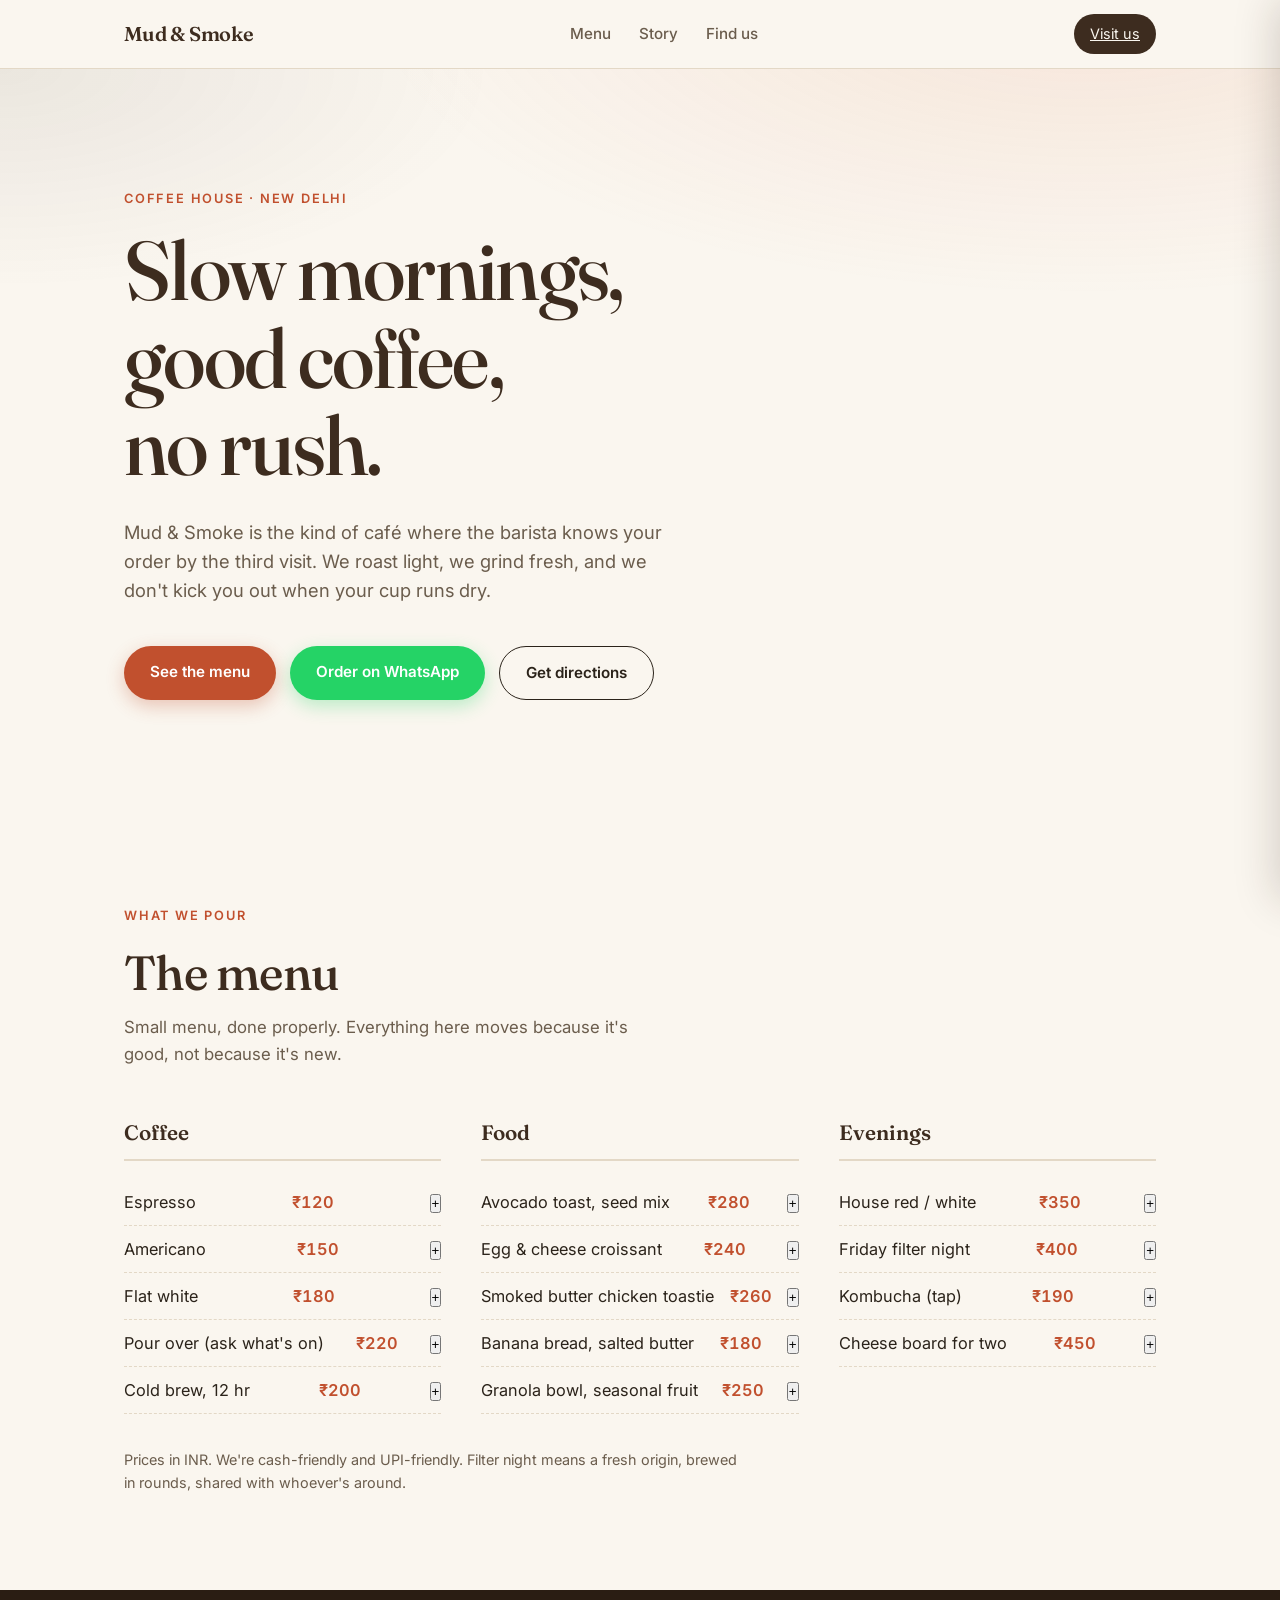
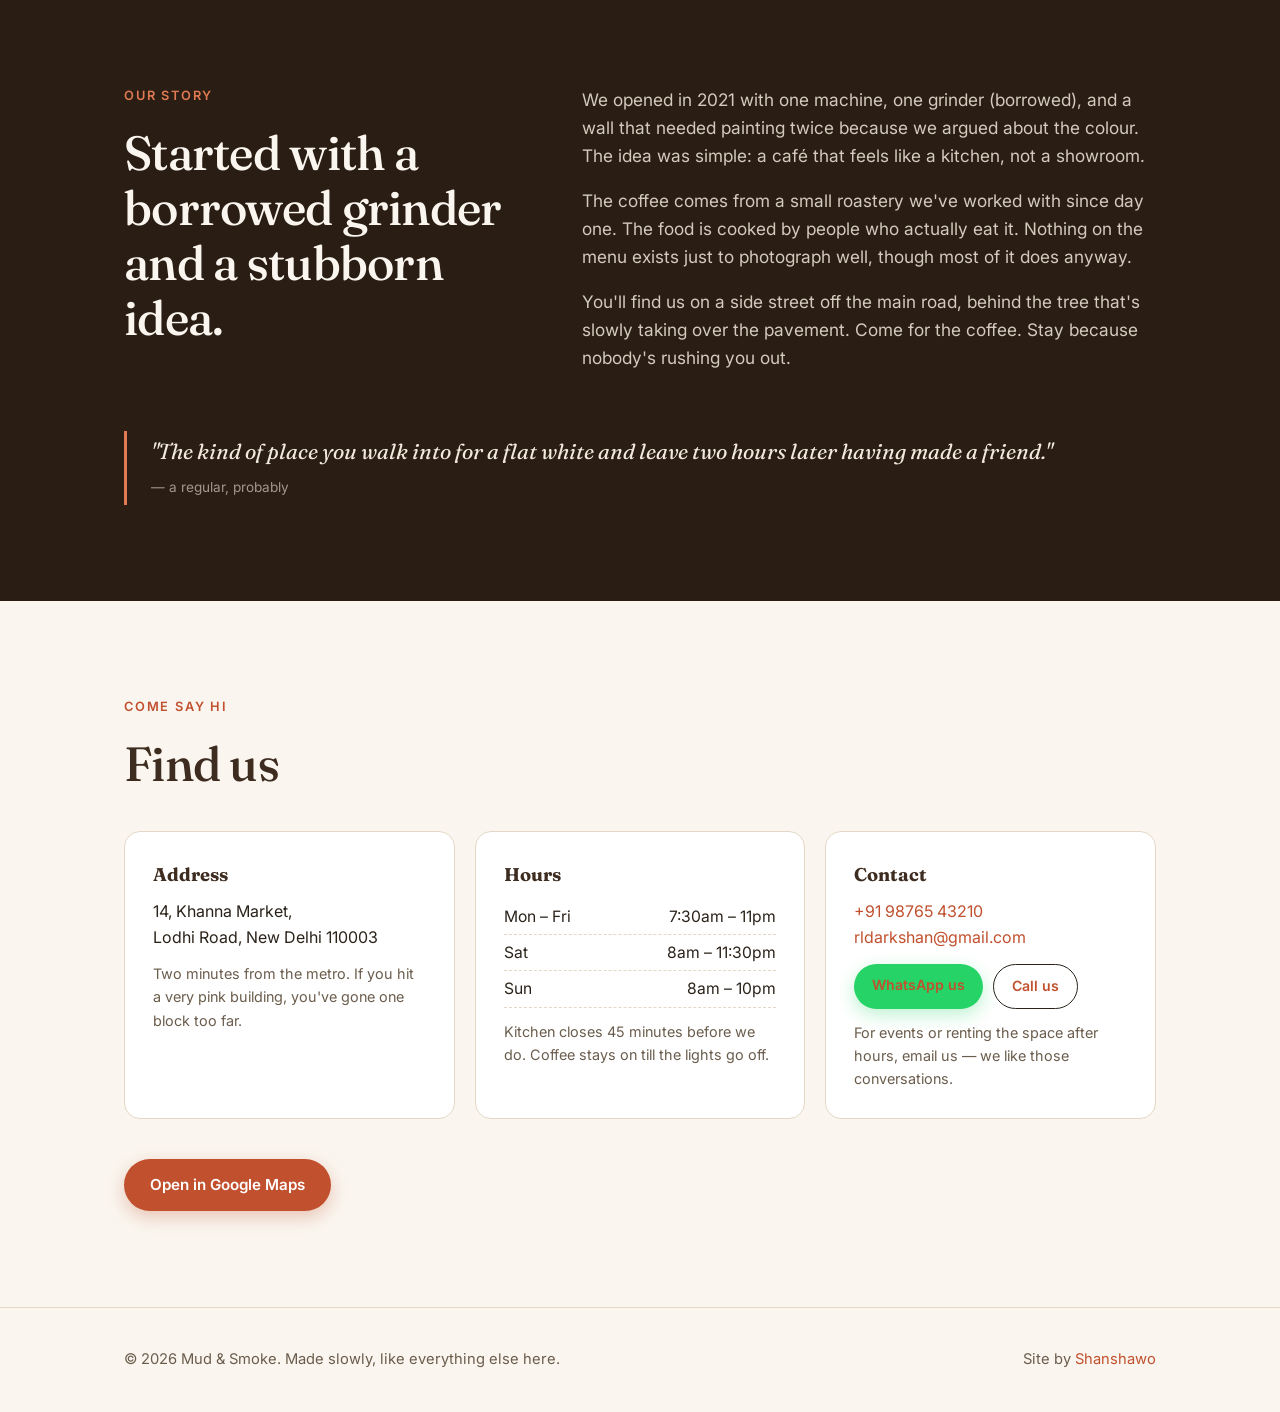
==== index.html @ 2ee87524 "Cafe site demo: Mud & Smoke with WhatsApp cart ordering" ====
<!DOCTYPE html>
<html lang="en">
<head>
  <meta charset="UTF-8" />
  <meta name="viewport" content="width=device-width, initial-scale=1.0" />
  <title>Mud &amp; Smoke — Coffee and food in New Delhi</title>
  <meta name="description" content="Mud &amp; Smoke is a small café in New Delhi. Good coffee, honest food, a seat by the window that's yours as long as you want it." />
  <link rel="preconnect" href="https://fonts.googleapis.com" />
  <link rel="preconnect" href="https://fonts.gstatic.com" crossorigin />
  <link href="https://fonts.googleapis.com/css2?family=Fraunces:opsz,wght@9..144,400;9..144,500;9..144,600&family=Inter:wght@400;500;600&display=swap" rel="stylesheet" />
  <link rel="stylesheet" href="style.css" />
</head>
<body>
  <header class="site-header">
    <div class="wrap header-inner">
      <a href="#top" class="logo">Mud &amp; Smoke</a>
      <nav class="nav">
        <a href="#menu">Menu</a>
        <a href="#story">Story</a>
        <a href="#find">Find us</a>
      </nav>
      <a href="#find" class="nav-cta">Visit us</a>
    </div>
  </header>

  <section class="hero" id="top">
    <div class="wrap">
      <p class="eyebrow">Coffee house · New Delhi</p>
      <h1>Slow mornings,<br />good coffee,<br />no rush.</h1>
      <p class="lede">Mud &amp; Smoke is the kind of café where the barista knows your order by the third visit. We roast light, we grind fresh, and we don't kick you out when your cup runs dry.</p>
      <div class="hero-actions">
        <a href="#menu" class="btn btn-primary">See the menu</a>
        <a href="https://wa.me/919876543210?text=Hi%20Mud%20%26%20Smoke%2C%20I%27d%20like%20to%20order" target="_blank" rel="noopener" class="btn btn-wa">Order on WhatsApp</a>
        <a href="#find" class="btn btn-ghost">Get directions</a>
      </div>
    </div>
  </section>

  <section class="section" id="menu">
    <div class="wrap">
      <p class="eyebrow">What we pour</p>
      <h2>The menu</h2>
      <p class="section-note">Small menu, done properly. Everything here moves because it's good, not because it's new.</p>

      <div class="menu-grid">
        <div class="menu-col">
          <h3>Coffee</h3>
          <ul class="menu-list">
            <li class="menu-item" data-id="espresso"><span>Espresso</span><span class="price">₹120</span><button class="add-btn" aria-label="Add Espresso to cart">+</button></li>
            <li class="menu-item" data-id="americano"><span>Americano</span><span class="price">₹150</span><button class="add-btn" aria-label="Add Americano to cart">+</button></li>
            <li class="menu-item" data-id="flatwhite"><span>Flat white</span><span class="price">₹180</span><button class="add-btn" aria-label="Add Flat white to cart">+</button></li>
            <li class="menu-item" data-id="pourover"><span>Pour over (ask what's on)</span><span class="price">₹220</span><button class="add-btn" aria-label="Add Pour over to cart">+</button></li>
            <li class="menu-item" data-id="coldbrew"><span>Cold brew, 12 hr</span><span class="price">₹200</span><button class="add-btn" aria-label="Add Cold brew to cart">+</button></li>
          </ul>
        </div>
        <div class="menu-col">
          <h3>Food</h3>
          <ul class="menu-list">
            <li class="menu-item" data-id="avotoast"><span>Avocado toast, seed mix</span><span class="price">₹280</span><button class="add-btn" aria-label="Add Avocado toast to cart">+</button></li>
            <li class="menu-item" data-id="croissant"><span>Egg &amp; cheese croissant</span><span class="price">₹240</span><button class="add-btn" aria-label="Add Egg and cheese croissant to cart">+</button></li>
            <li class="menu-item" data-id="toastie"><span>Smoked butter chicken toastie</span><span class="price">₹260</span><button class="add-btn" aria-label="Add Smoked butter chicken toastie to cart">+</button></li>
            <li class="menu-item" data-id="bananabread"><span>Banana bread, salted butter</span><span class="price">₹180</span><button class="add-btn" aria-label="Add Banana bread to cart">+</button></li>
            <li class="menu-item" data-id="granola"><span>Granola bowl, seasonal fruit</span><span class="price">₹250</span><button class="add-btn" aria-label="Add Granola bowl to cart">+</button></li>
          </ul>
        </div>
        <div class="menu-col">
          <h3>Evenings</h3>
          <ul class="menu-list">
            <li class="menu-item" data-id="housered"><span>House red / white</span><span class="price">₹350</span><button class="add-btn" aria-label="Add House red or white to cart">+</button></li>
            <li class="menu-item" data-id="filternight"><span>Friday filter night</span><span class="price">₹400</span><button class="add-btn" aria-label="Add Friday filter night to cart">+</button></li>
            <li class="menu-item" data-id="kombucha"><span>Kombucha (tap)</span><span class="price">₹190</span><button class="add-btn" aria-label="Add Kombucha to cart">+</button></li>
            <li class="menu-item" data-id="cheeseboard"><span>Cheese board for two</span><span class="price">₹450</span><button class="add-btn" aria-label="Add Cheese board to cart">+</button></li>
          </ul>
        </div>
      </div>
      <p class="menu-footnote">Prices in INR. We're cash-friendly and UPI-friendly. Filter night means a fresh origin, brewed in rounds, shared with whoever's around.</p>
    </div>
  </section>

  <section class="section section-dark" id="story">
    <div class="wrap">
      <div class="story-grid">
        <div>
          <p class="eyebrow">Our story</p>
          <h2>Started with a borrowed grinder and a stubborn idea.</h2>
        </div>
        <div class="story-body">
          <p>We opened in 2021 with one machine, one grinder (borrowed), and a wall that needed painting twice because we argued about the colour. The idea was simple: a café that feels like a kitchen, not a showroom.</p>
          <p>The coffee comes from a small roastery we've worked with since day one. The food is cooked by people who actually eat it. Nothing on the menu exists just to photograph well, though most of it does anyway.</p>
          <p>You'll find us on a side street off the main road, behind the tree that's slowly taking over the pavement. Come for the coffee. Stay because nobody's rushing you out.</p>
        </div>
      </div>
      <div class="story-quote">
        <p>"The kind of place you walk into for a flat white and leave two hours later having made a friend."</p>
        <span>— a regular, probably</span>
      </div>
    </div>
  </section>

  <section class="section" id="find">
    <div class="wrap">
      <p class="eyebrow">Come say hi</p>
      <h2>Find us</h2>
      <div class="find-grid">
        <div class="find-card">
          <h3>Address</h3>
          <p>14, Khanna Market,<br />Lodhi Road, New Delhi 110003</p>
          <p class="muted">Two minutes from the metro. If you hit a very pink building, you've gone one block too far.</p>
        </div>
        <div class="find-card">
          <h3>Hours</h3>
          <ul class="hours">
            <li><span>Mon – Fri</span><span>7:30am – 11pm</span></li>
            <li><span>Sat</span><span>8am – 11:30pm</span></li>
            <li><span>Sun</span><span>8am – 10pm</span></li>
          </ul>
          <p class="muted">Kitchen closes 45 minutes before we do. Coffee stays on till the lights go off.</p>
        </div>
        <div class="find-card">
          <h3>Contact</h3>
          <p><a href="tel:+919876543210">+91 98765 43210</a><br />
          <a href="mailto:rldarkshan@gmail.com">rldarkshan@gmail.com</a></p>
          <div class="contact-actions">
            <a href="https://wa.me/919876543210?text=Hi%20Mud%20%26%20Smoke%2C%20I%27d%20like%20to%20order" target="_blank" rel="noopener" class="btn btn-wa btn-sm">WhatsApp us</a>
            <a href="tel:+919876543210" class="btn btn-ghost btn-sm">Call us</a>
          </div>
          <p class="muted">For events or renting the space after hours, email us — we like those conversations.</p>
        </div>
      </div>
      <a href="#" class="btn btn-primary" id="map-btn">Open in Google Maps</a>
    </div>
  </section>

  <footer class="site-footer">
    <div class="wrap footer-inner">
      <p>© 2026 Mud &amp; Smoke. Made slowly, like everything else here.</p>
      <p class="muted">Site by <a href="https://shanshawo-portfolio.netlify.app/">Shanshawo</a></p>
    </div>
  </footer>

  <!-- Cart drawer -->
  <div class="cart-overlay" id="cartOverlay" hidden></div>
  <aside class="cart-drawer" id="cartDrawer" aria-label="Your order" aria-hidden="true">
    <div class="cart-head">
      <h3>Your order</h3>
      <button class="cart-close" id="cartClose" aria-label="Close cart">×</button>
    </div>
    <div class="cart-items" id="cartItems">
      <p class="cart-empty">Nothing here yet. Add something from the menu.</p>
    </div>
    <div class="cart-foot">
      <div class="cart-total-row">
        <span>Total</span>
        <span class="cart-total" id="cartTotal">₹0</span>
      </div>
      <button class="btn btn-wa btn-block" id="cartOrderBtn">Order on WhatsApp</button>
      <p class="cart-note">Opens WhatsApp with your order ready to send. Pay on pickup or delivery.</p>
    </div>
  </aside>

  <script src="script.js"></script>
</body>
</html>
---- style.css ----
:root {
  --cream: #faf6ef;
  --cream-deep: #f1e9dc;
  --ink: #2b231a;
  --ink-soft: #6b5d4d;
  --espresso: #3d2c1f;
  --espresso-deep: #2a1d13;
  --ember: #c1502e;
  --ember-soft: #e07a52;
  --line: #e3d8c6;
  --serif: "Fraunces", Georgia, serif;
  --sans: "Inter", system-ui, sans-serif;
}

* { margin: 0; padding: 0; box-sizing: border-box; }

html { scroll-behavior: smooth; }

body {
  font-family: var(--sans);
  background: var(--cream);
  color: var(--ink);
  line-height: 1.6;
  -webkit-font-smoothing: antialiased;
}

.wrap { max-width: 1080px; margin: 0 auto; padding: 0 24px; }

/* Header */
.site-header {
  position: sticky;
  top: 0;
  z-index: 50;
  background: rgba(250, 246, 239, 0.92);
  backdrop-filter: blur(10px);
  border-bottom: 1px solid var(--line);
}
.header-inner {
  display: flex;
  align-items: center;
  justify-content: space-between;
  height: 68px;
}
.logo {
  font-family: var(--serif);
  font-weight: 600;
  font-size: 1.25rem;
  color: var(--espresso);
  text-decoration: none;
  letter-spacing: -0.01em;
}
.nav { display: flex; gap: 28px; }
.nav a {
  color: var(--ink-soft);
  text-decoration: none;
  font-size: 0.95rem;
  font-weight: 500;
}
.nav a:hover { color: var(--ember); }
.nav-cta {
  color: var(--cream) !important;
  background: var(--espresso);
  padding: 8px 16px;
  border-radius: 999px;
  font-size: 0.9rem;
}

/* Hero */
.hero {
  padding: 120px 0 110px;
  background:
    radial-gradient(1200px 500px at 85% -10%, rgba(224, 122, 82, 0.14), transparent 60%),
    radial-gradient(900px 400px at 0% 0%, rgba(61, 44, 31, 0.08), transparent 55%),
    var(--cream);
}
.eyebrow {
  font-size: 0.8rem;
  font-weight: 600;
  text-transform: uppercase;
  letter-spacing: 0.14em;
  color: var(--ember);
  margin-bottom: 18px;
}
.hero h1 {
  font-family: var(--serif);
  font-weight: 500;
  font-size: clamp(3rem, 7.5vw, 5.2rem);
  line-height: 1.05;
  letter-spacing: -0.02em;
  color: var(--espresso);
}
.lede {
  margin-top: 28px;
  max-width: 560px;
  font-size: 1.15rem;
  color: var(--ink-soft);
}
.hero-actions { margin-top: 40px; display: flex; gap: 14px; flex-wrap: wrap; }

.btn {
  display: inline-block;
  padding: 14px 26px;
  border-radius: 999px;
  text-decoration: none;
  font-weight: 600;
  font-size: 0.95rem;
  transition: transform 0.15s ease, box-shadow 0.15s ease;
}
.btn:hover { transform: translateY(-1px); }
.btn-primary {
  background: var(--ember);
  color: #fff;
  box-shadow: 0 6px 18px rgba(193, 80, 46, 0.3);
}
.btn-ghost {
  border: 1.5px solid var(--ink);
  color: var(--ink);
  background: transparent;
}
.btn-ghost:hover { background: var(--ink); color: var(--cream); }
.btn-wa {
  background: #25d366;
  color: #fff;
  box-shadow: 0 6px 18px rgba(37, 211, 102, 0.3);
}
.btn-wa:hover { background: #1ebe57; }
.btn-sm { padding: 10px 18px; font-size: 0.88rem; }
.contact-actions { display: flex; gap: 10px; margin-top: 14px; flex-wrap: wrap; }

/* Sections */
.section { padding: 96px 0; }
.section-dark {
  background: var(--espresso-deep);
  color: var(--cream-deep);
}
.section h2 {
  font-family: var(--serif);
  font-weight: 500;
  font-size: clamp(2rem, 4.5vw, 3rem);
  letter-spacing: -0.015em;
  line-height: 1.15;
  color: var(--espresso);
}
.section-dark h2 { color: var(--cream); }
.section-dark .eyebrow { color: var(--ember-soft); }
.section-note {
  margin-top: 14px;
  max-width: 520px;
  color: var(--ink-soft);
  font-size: 1.05rem;
}

/* Menu */
.menu-grid {
  margin-top: 48px;
  display: grid;
  grid-template-columns: repeat(3, 1fr);
  gap: 40px;
}
.menu-col h3 {
  font-family: var(--serif);
  font-size: 1.3rem;
  font-weight: 600;
  color: var(--espresso);
  border-bottom: 2px solid var(--line);
  padding-bottom: 10px;
  margin-bottom: 18px;
}
.menu-list { list-style: none; }
.menu-list li {
  display: flex;
  justify-content: space-between;
  align-items: baseline;
  gap: 12px;
  padding: 10px 0;
  border-bottom: 1px dashed var(--line);
  font-size: 1.02rem;
}
.menu-list .price {
  font-variant-numeric: tabular-nums;
  color: var(--ember);
  font-weight: 600;
  white-space: nowrap;
}
.menu-footnote {
  margin-top: 34px;
  font-size: 0.9rem;
  color: var(--ink-soft);
  max-width: 620px;
}

/* Story */
.story-grid {
  display: grid;
  grid-template-columns: 1fr 1.4fr;
  gap: 48px;
  align-items: start;
}
.story-body { font-size: 1.08rem; color: rgba(241, 233, 220, 0.85); }
.story-body p + p { margin-top: 18px; }
.story-quote {
  margin-top: 60px;
  border-left: 3px solid var(--ember-soft);
  padding: 6px 0 6px 24px;
}
.story-quote p {
  font-family: var(--serif);
  font-style: italic;
  font-size: 1.35rem;
  line-height: 1.4;
}
.story-quote span {
  display: block;
  margin-top: 10px;
  font-size: 0.85rem;
  color: rgba(241, 233, 220, 0.6);
}

/* Find */
.find-grid {
  margin-top: 40px;
  display: grid;
  grid-template-columns: repeat(3, 1fr);
  gap: 20px;
}
.find-card {
  background: #fff;
  border: 1px solid var(--line);
  border-radius: 16px;
  padding: 28px;
}
.find-card h3 {
  font-family: var(--serif);
  font-size: 1.15rem;
  color: var(--espresso);
  margin-bottom: 10px;
}
.find-card p, .find-card li { color: var(--ink); }
.find-card a { color: var(--ember); text-decoration: none; }
.find-card a:hover { text-decoration: underline; }
.find-card .muted { margin-top: 12px; font-size: 0.9rem; color: var(--ink-soft); }
.hours { list-style: none; margin-top: 4px; }
.hours li {
  display: flex;
  justify-content: space-between;
  padding: 5px 0;
  border-bottom: 1px dashed var(--line);
  font-size: 0.98rem;
}
#map-btn { margin-top: 40px; }

/* Cart drawer */
.no-scroll { overflow: hidden; }
.cart-overlay {
  position: fixed;
  inset: 0;
  background: rgba(42, 29, 19, 0.45);
  z-index: 90;
}
.cart-drawer {
  position: fixed;
  top: 0;
  right: 0;
  height: 100%;
  width: min(400px, 92vw);
  background: var(--cream);
  border-left: 1px solid var(--line);
  box-shadow: -12px 0 40px rgba(42, 29, 19, 0.18);
  z-index: 100;
  transform: translateX(102%);
  transition: transform 0.28s ease;
  display: flex;
  flex-direction: column;
}
.cart-drawer.open { transform: translateX(0); }
.cart-head {
  display: flex;
  justify-content: space-between;
  align-items: center;
  padding: 20px 24px;
  border-bottom: 1px solid var(--line);
}
.cart-head h3 {
  font-family: var(--serif);
  font-size: 1.3rem;
  color: var(--espresso);
}
.cart-close {
  border: none;
  background: none;
  font-size: 1.7rem;
  line-height: 1;
  cursor: pointer;
  color: var(--ink-soft);
  padding: 4px 8px;
}
.cart-close:hover { color: var(--ember); }
.cart-items {
  flex: 1;
  overflow-y: auto;
  padding: 16px 24px;
}
.cart-empty { color: var(--ink-soft); font-size: 0.98rem; text-align: center; margin-top: 40px; }
.cart-item {
  display: flex;
  justify-content: space-between;
  align-items: center;
  gap: 12px;
  padding: 12px 0;
  border-bottom: 1px dashed var(--line);
}
.cart-item-info { display: flex; flex-direction: column; }
.cart-item-name { font-weight: 600; color: var(--ink); font-size: 0.98rem; }
.cart-item-price { font-size: 0.82rem; color: var(--ink-soft); margin-top: 2px; }
.cart-item-qty { display: flex; align-items: center; gap: 8px; }
.qty-btn {
  width: 28px;
  height: 28px;
  border-radius: 50%;
  border: 1px solid var(--line);
  background: #fff;
  color: var(--ink);
  font-size: 1.05rem;
  cursor: pointer;
  line-height: 1;
}
.qty-btn:hover { border-color: var(--ember); color: var(--ember); }
.qty-num { min-width: 18px; text-align: center; font-weight: 600; }
.cart-foot {
  border-top: 1px solid var(--line);
  padding: 20px 24px;
  background: #fff;
}
.cart-total-row {
  display: flex;
  justify-content: space-between;
  font-weight: 700;
  font-size: 1.15rem;
  color: var(--espresso);
  margin-bottom: 14px;
}
.btn-block { display: block; width: 100%; text-align: center; }
.cart-note { margin-top: 10px; font-size: 0.8rem; color: var(--ink-soft); }

/* Footer */
.site-footer {
  border-top: 1px solid var(--line);
  padding: 40px 0;
  background: var(--cream);
}
.footer-inner {
  display: flex;
  justify-content: space-between;
  align-items: center;
  gap: 16px;
  flex-wrap: wrap;
}
.site-footer p { font-size: 0.92rem; color: var(--ink-soft); }
.site-footer a { color: var(--ember); text-decoration: none; }

/* Responsive */
@media (max-width: 820px) {
  .menu-grid, .find-grid { grid-template-columns: 1fr; gap: 28px; }
  .story-grid { grid-template-columns: 1fr; gap: 24px; }
  .hero { padding: 90px 0 80px; }
  .nav { gap: 16px; }
  .nav-cta { display: none; }
  .section { padding: 72px 0; }
}
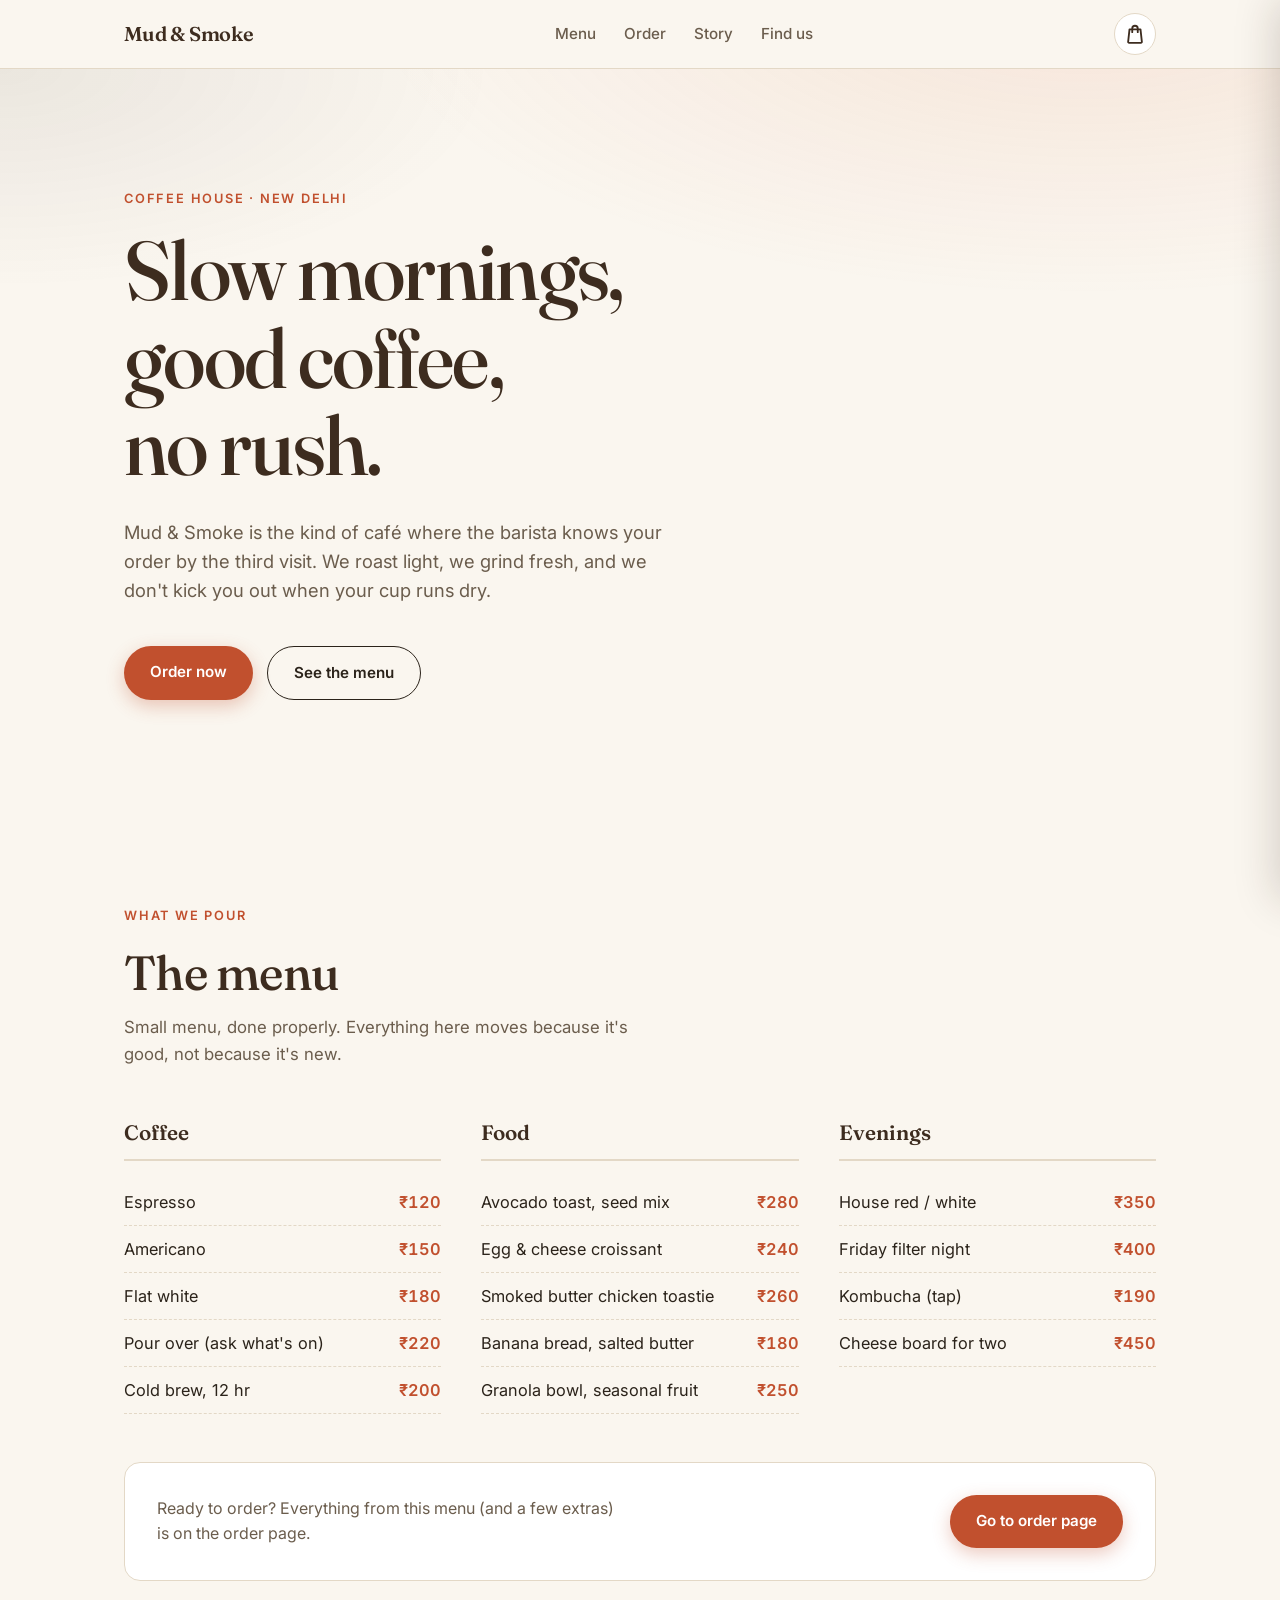
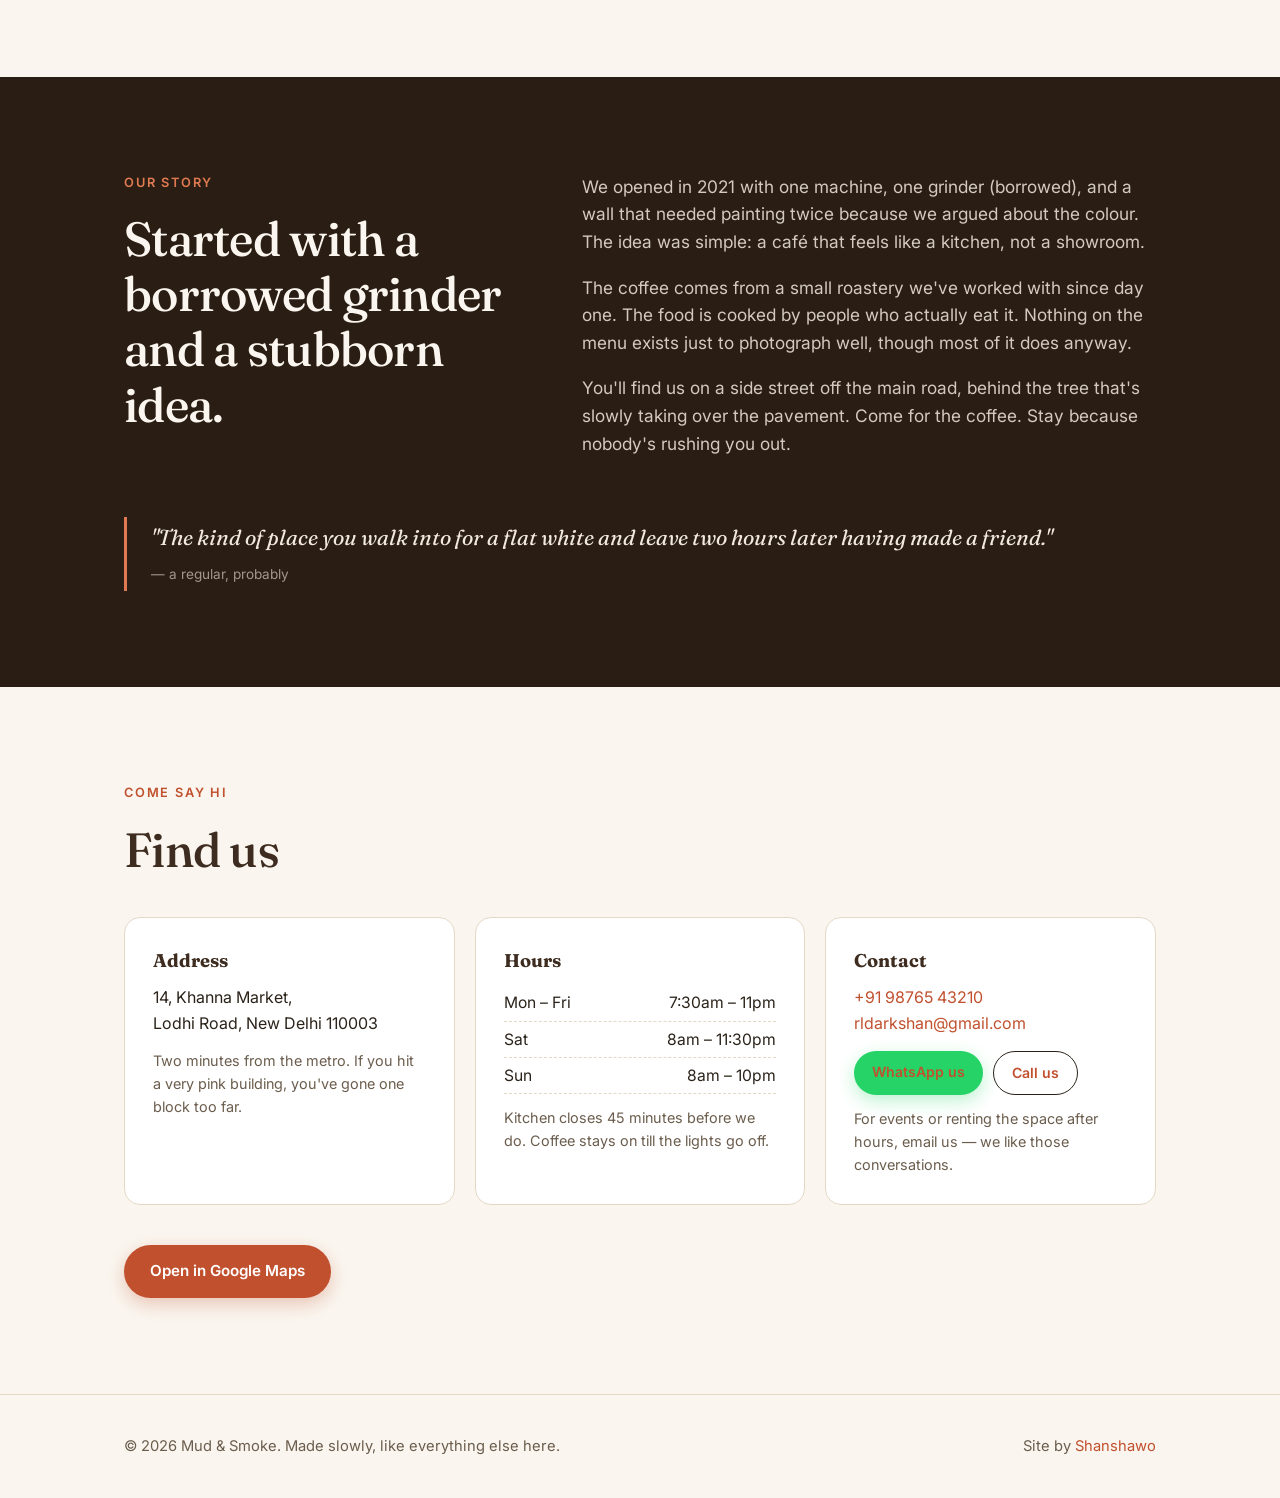
==== commit d1eccb30: "Add cart button + badge and separate order page; cart opens on click, products listed as cards" ====
--- a/index.html
+++ b/index.html
@@ -13,13 +13,22 @@
 <body>
   <header class="site-header">
     <div class="wrap header-inner">
-      <a href="#top" class="logo">Mud &amp; Smoke</a>
+      <a href="index.html" class="logo">Mud &amp; Smoke</a>
       <nav class="nav">
         <a href="#menu">Menu</a>
+        <a href="order.html">Order</a>
         <a href="#story">Story</a>
         <a href="#find">Find us</a>
       </nav>
-      <a href="#find" class="nav-cta">Visit us</a>
+      <div class="header-actions">
+        <button class="cart-btn" id="cartBtn" aria-label="Open your order">
+          <svg viewBox="0 0 24 24" width="22" height="22" fill="none" stroke="currentColor" stroke-width="2" stroke-linecap="round" stroke-linejoin="round" aria-hidden="true">
+            <path d="M6 7h12l1.5 13.5a1 1 0 0 1-1 1.1H5.5a1 1 0 0 1-1-1.1L6 7z" />
+            <path d="M9 10V6a3 3 0 0 1 6 0v4" />
+          </svg>
+          <span class="cart-badge" id="cartBadge" hidden>0</span>
+        </button>
+      </div>
     </div>
   </header>
 
@@ -29,9 +38,8 @@
       <h1>Slow mornings,<br />good coffee,<br />no rush.</h1>
       <p class="lede">Mud &amp; Smoke is the kind of café where the barista knows your order by the third visit. We roast light, we grind fresh, and we don't kick you out when your cup runs dry.</p>
       <div class="hero-actions">
-        <a href="#menu" class="btn btn-primary">See the menu</a>
-        <a href="https://wa.me/919876543210?text=Hi%20Mud%20%26%20Smoke%2C%20I%27d%20like%20to%20order" target="_blank" rel="noopener" class="btn btn-wa">Order on WhatsApp</a>
-        <a href="#find" class="btn btn-ghost">Get directions</a>
+        <a href="order.html" class="btn btn-primary">Order now</a>
+        <a href="#menu" class="btn btn-ghost">See the menu</a>
       </div>
     </div>
   </section>
@@ -46,34 +54,38 @@
         <div class="menu-col">
           <h3>Coffee</h3>
           <ul class="menu-list">
-            <li class="menu-item" data-id="espresso"><span>Espresso</span><span class="price">₹120</span><button class="add-btn" aria-label="Add Espresso to cart">+</button></li>
-            <li class="menu-item" data-id="americano"><span>Americano</span><span class="price">₹150</span><button class="add-btn" aria-label="Add Americano to cart">+</button></li>
-            <li class="menu-item" data-id="flatwhite"><span>Flat white</span><span class="price">₹180</span><button class="add-btn" aria-label="Add Flat white to cart">+</button></li>
-            <li class="menu-item" data-id="pourover"><span>Pour over (ask what's on)</span><span class="price">₹220</span><button class="add-btn" aria-label="Add Pour over to cart">+</button></li>
-            <li class="menu-item" data-id="coldbrew"><span>Cold brew, 12 hr</span><span class="price">₹200</span><button class="add-btn" aria-label="Add Cold brew to cart">+</button></li>
+            <li><span>Espresso</span><span class="price">₹120</span></li>
+            <li><span>Americano</span><span class="price">₹150</span></li>
+            <li><span>Flat white</span><span class="price">₹180</span></li>
+            <li><span>Pour over (ask what's on)</span><span class="price">₹220</span></li>
+            <li><span>Cold brew, 12 hr</span><span class="price">₹200</span></li>
           </ul>
         </div>
         <div class="menu-col">
           <h3>Food</h3>
           <ul class="menu-list">
-            <li class="menu-item" data-id="avotoast"><span>Avocado toast, seed mix</span><span class="price">₹280</span><button class="add-btn" aria-label="Add Avocado toast to cart">+</button></li>
-            <li class="menu-item" data-id="croissant"><span>Egg &amp; cheese croissant</span><span class="price">₹240</span><button class="add-btn" aria-label="Add Egg and cheese croissant to cart">+</button></li>
-            <li class="menu-item" data-id="toastie"><span>Smoked butter chicken toastie</span><span class="price">₹260</span><button class="add-btn" aria-label="Add Smoked butter chicken toastie to cart">+</button></li>
-            <li class="menu-item" data-id="bananabread"><span>Banana bread, salted butter</span><span class="price">₹180</span><button class="add-btn" aria-label="Add Banana bread to cart">+</button></li>
-            <li class="menu-item" data-id="granola"><span>Granola bowl, seasonal fruit</span><span class="price">₹250</span><button class="add-btn" aria-label="Add Granola bowl to cart">+</button></li>
+            <li><span>Avocado toast, seed mix</span><span class="price">₹280</span></li>
+            <li><span>Egg &amp; cheese croissant</span><span class="price">₹240</span></li>
+            <li><span>Smoked butter chicken toastie</span><span class="price">₹260</span></li>
+            <li><span>Banana bread, salted butter</span><span class="price">₹180</span></li>
+            <li><span>Granola bowl, seasonal fruit</span><span class="price">₹250</span></li>
           </ul>
         </div>
         <div class="menu-col">
           <h3>Evenings</h3>
           <ul class="menu-list">
-            <li class="menu-item" data-id="housered"><span>House red / white</span><span class="price">₹350</span><button class="add-btn" aria-label="Add House red or white to cart">+</button></li>
-            <li class="menu-item" data-id="filternight"><span>Friday filter night</span><span class="price">₹400</span><button class="add-btn" aria-label="Add Friday filter night to cart">+</button></li>
-            <li class="menu-item" data-id="kombucha"><span>Kombucha (tap)</span><span class="price">₹190</span><button class="add-btn" aria-label="Add Kombucha to cart">+</button></li>
-            <li class="menu-item" data-id="cheeseboard"><span>Cheese board for two</span><span class="price">₹450</span><button class="add-btn" aria-label="Add Cheese board to cart">+</button></li>
+            <li><span>House red / white</span><span class="price">₹350</span></li>
+            <li><span>Friday filter night</span><span class="price">₹400</span></li>
+            <li><span>Kombucha (tap)</span><span class="price">₹190</span></li>
+            <li><span>Cheese board for two</span><span class="price">₹450</span></li>
           </ul>
         </div>
       </div>
-      <p class="menu-footnote">Prices in INR. We're cash-friendly and UPI-friendly. Filter night means a fresh origin, brewed in rounds, shared with whoever's around.</p>
+
+      <div class="menu-order-cta">
+        <p>Ready to order? Everything from this menu (and a few extras) is on the order page.</p>
+        <a href="order.html" class="btn btn-primary">Go to order page</a>
+      </div>
     </div>
   </section>
 
@@ -146,7 +158,7 @@
       <button class="cart-close" id="cartClose" aria-label="Close cart">×</button>
     </div>
     <div class="cart-items" id="cartItems">
-      <p class="cart-empty">Nothing here yet. Add something from the menu.</p>
+      <p class="cart-empty">Nothing here yet. Add something from the order page.</p>
     </div>
     <div class="cart-foot">
       <div class="cart-total-row">
@@ -158,6 +170,8 @@
     </div>
   </aside>
 
+  <div class="toast" id="toast" hidden></div>
+
   <script src="script.js"></script>
 </body>
 </html>
--- a/style.css
+++ b/style.css
@@ -64,6 +64,37 @@
   border-radius: 999px;
   font-size: 0.9rem;
 }
+.header-actions { display: flex; align-items: center; }
+.cart-btn {
+  position: relative;
+  display: inline-flex;
+  align-items: center;
+  justify-content: center;
+  width: 42px;
+  height: 42px;
+  border-radius: 50%;
+  border: 1px solid var(--line);
+  background: #fff;
+  color: var(--espresso);
+  cursor: pointer;
+  transition: border-color 0.15s, color 0.15s;
+}
+.cart-btn:hover { border-color: var(--ember); color: var(--ember); }
+.cart-badge {
+  position: absolute;
+  top: -4px;
+  right: -4px;
+  min-width: 19px;
+  height: 19px;
+  padding: 0 5px;
+  border-radius: 999px;
+  background: var(--ember);
+  color: #fff;
+  font-size: 0.72rem;
+  font-weight: 700;
+  line-height: 19px;
+  text-align: center;
+}
 
 /* Hero */
 .hero {
@@ -342,6 +373,101 @@
 .btn-block { display: block; width: 100%; text-align: center; }
 .cart-note { margin-top: 10px; font-size: 0.8rem; color: var(--ink-soft); }
 
+.menu-order-cta {
+  margin-top: 48px;
+  padding: 32px;
+  background: #fff;
+  border: 1px solid var(--line);
+  border-radius: 16px;
+  display: flex;
+  align-items: center;
+  justify-content: space-between;
+  gap: 20px;
+  flex-wrap: wrap;
+}
+.menu-order-cta p { color: var(--ink-soft); max-width: 460px; }
+
+/* Order page */
+.order-hero { padding: 70px 0 10px; }
+.order-hero h1 {
+  font-family: var(--serif);
+  font-weight: 500;
+  font-size: clamp(2.2rem, 5vw, 3.4rem);
+  letter-spacing: -0.015em;
+  color: var(--espresso);
+}
+.order-hero .lede { max-width: 560px; margin-top: 14px; }
+.order-section { padding-top: 40px; }
+.order-group { margin-bottom: 56px; }
+.order-group h2 {
+  font-family: var(--serif);
+  font-size: 1.6rem;
+  font-weight: 600;
+  color: var(--espresso);
+  border-bottom: 2px solid var(--line);
+  padding-bottom: 12px;
+  margin-bottom: 22px;
+}
+.product-grid {
+  display: grid;
+  grid-template-columns: repeat(auto-fill, minmax(230px, 1fr));
+  gap: 16px;
+}
+.product-card {
+  background: #fff;
+  border: 1px solid var(--line);
+  border-radius: 14px;
+  padding: 18px;
+  display: flex;
+  align-items: center;
+  gap: 12px;
+  transition: box-shadow 0.15s, transform 0.15s;
+}
+.product-card:hover { box-shadow: 0 8px 24px rgba(42, 29, 19, 0.08); transform: translateY(-2px); }
+.product-info { flex: 1; min-width: 0; }
+.product-info h3 { font-size: 0.98rem; color: var(--ink); margin-bottom: 2px; }
+.product-info p { font-size: 0.8rem; color: var(--ink-soft); }
+.product-price { font-weight: 700; color: var(--ember); white-space: nowrap; }
+.add-btn {
+  width: 34px;
+  height: 34px;
+  flex-shrink: 0;
+  border-radius: 50%;
+  border: 1.5px solid var(--ember);
+  background: #fff;
+  color: var(--ember);
+  font-size: 1.25rem;
+  line-height: 1;
+  cursor: pointer;
+  transition: background 0.15s, color 0.15s;
+}
+.add-btn:hover { background: var(--ember); color: #fff; }
+.add-btn.added { background: #2e8b57; border-color: #2e8b57; color: #fff; }
+.order-note {
+  margin-top: 40px;
+  font-size: 0.9rem;
+  color: var(--ink-soft);
+  text-align: center;
+}
+
+/* Toast */
+.toast {
+  position: fixed;
+  bottom: 24px;
+  left: 50%;
+  transform: translateX(-50%) translateY(16px);
+  background: var(--espresso);
+  color: var(--cream);
+  padding: 12px 22px;
+  border-radius: 999px;
+  font-size: 0.92rem;
+  box-shadow: 0 8px 24px rgba(42, 29, 19, 0.25);
+  opacity: 0;
+  transition: opacity 0.25s, transform 0.25s;
+  z-index: 120;
+}
+.toast.show { opacity: 1; transform: translateX(-50%) translateY(0); }
+
 /* Footer */
 .site-footer {
   border-top: 1px solid var(--line);
@@ -363,7 +489,9 @@
   .menu-grid, .find-grid { grid-template-columns: 1fr; gap: 28px; }
   .story-grid { grid-template-columns: 1fr; gap: 24px; }
   .hero { padding: 90px 0 80px; }
-  .nav { gap: 16px; }
+  .nav { gap: 12px; }
   .nav-cta { display: none; }
+  .nav a { font-size: 0.82rem; }
+  .logo { font-size: 1.05rem; }
   .section { padding: 72px 0; }
 }
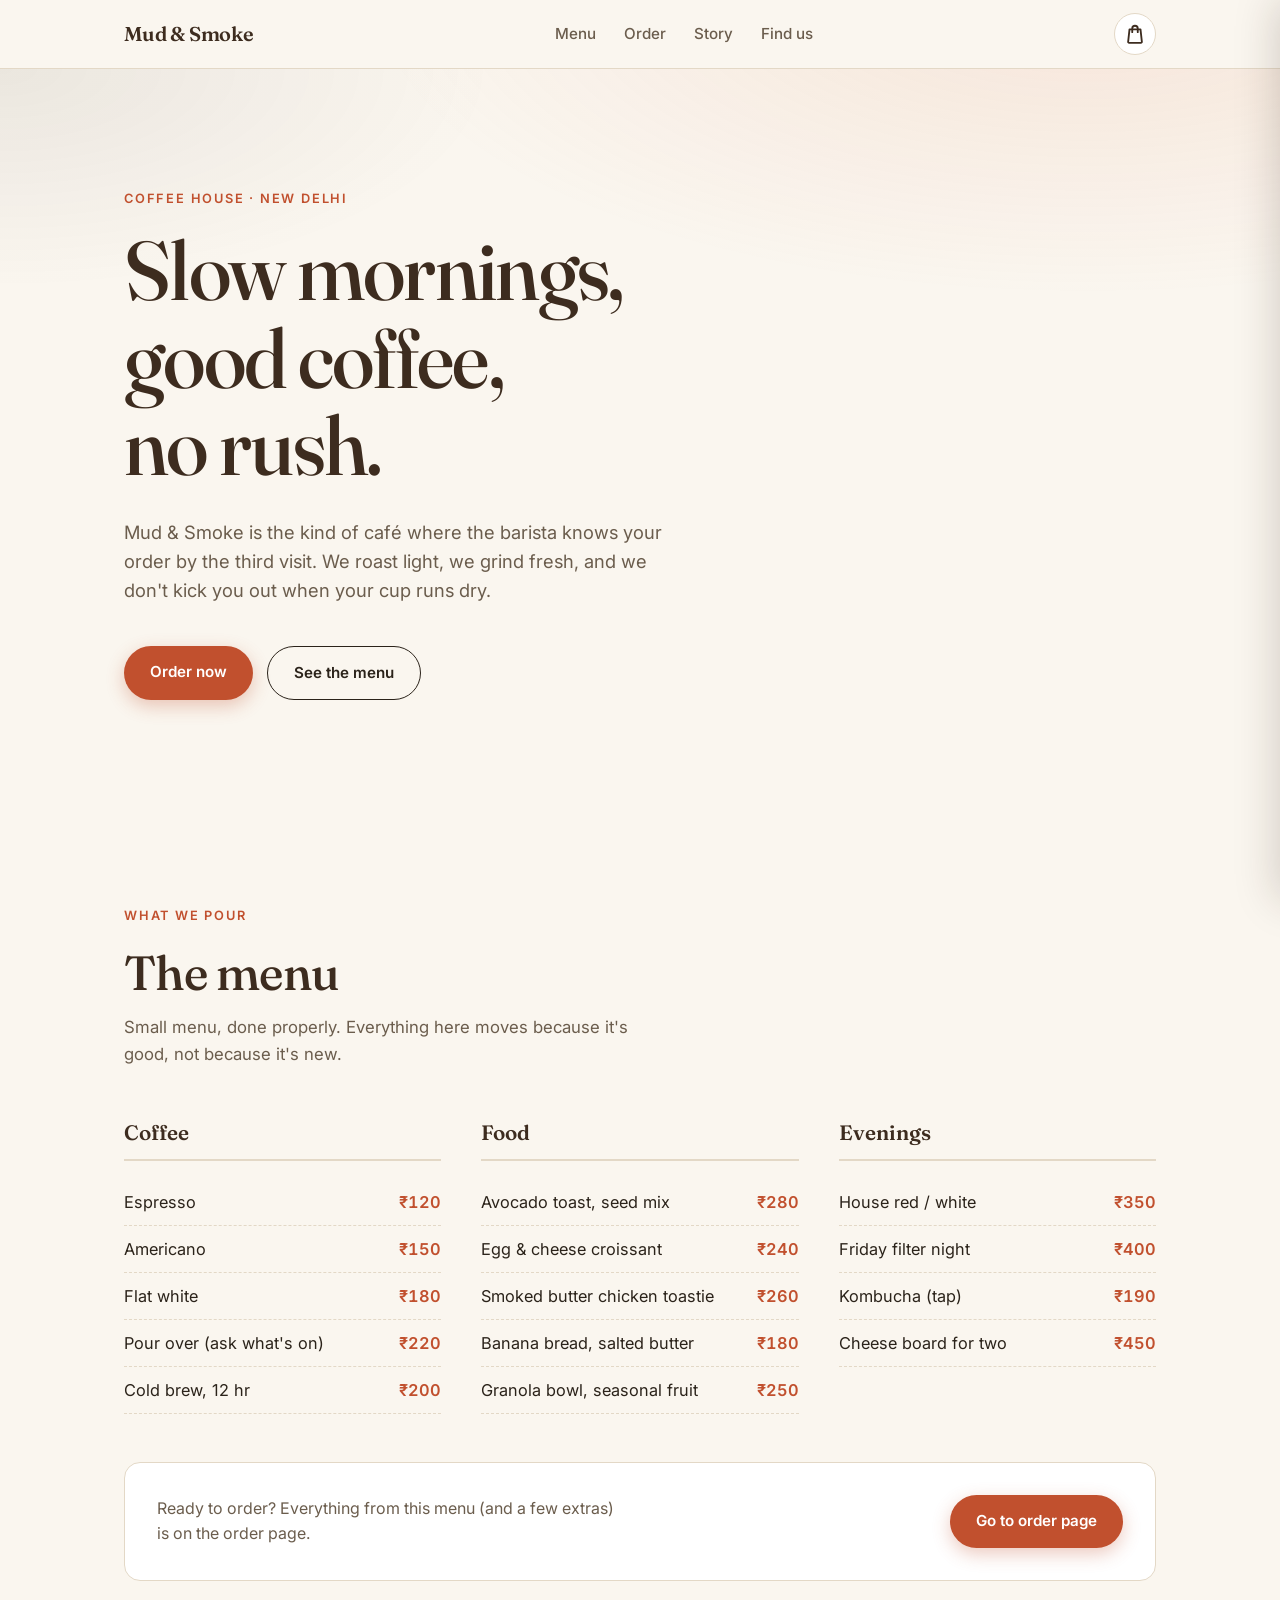
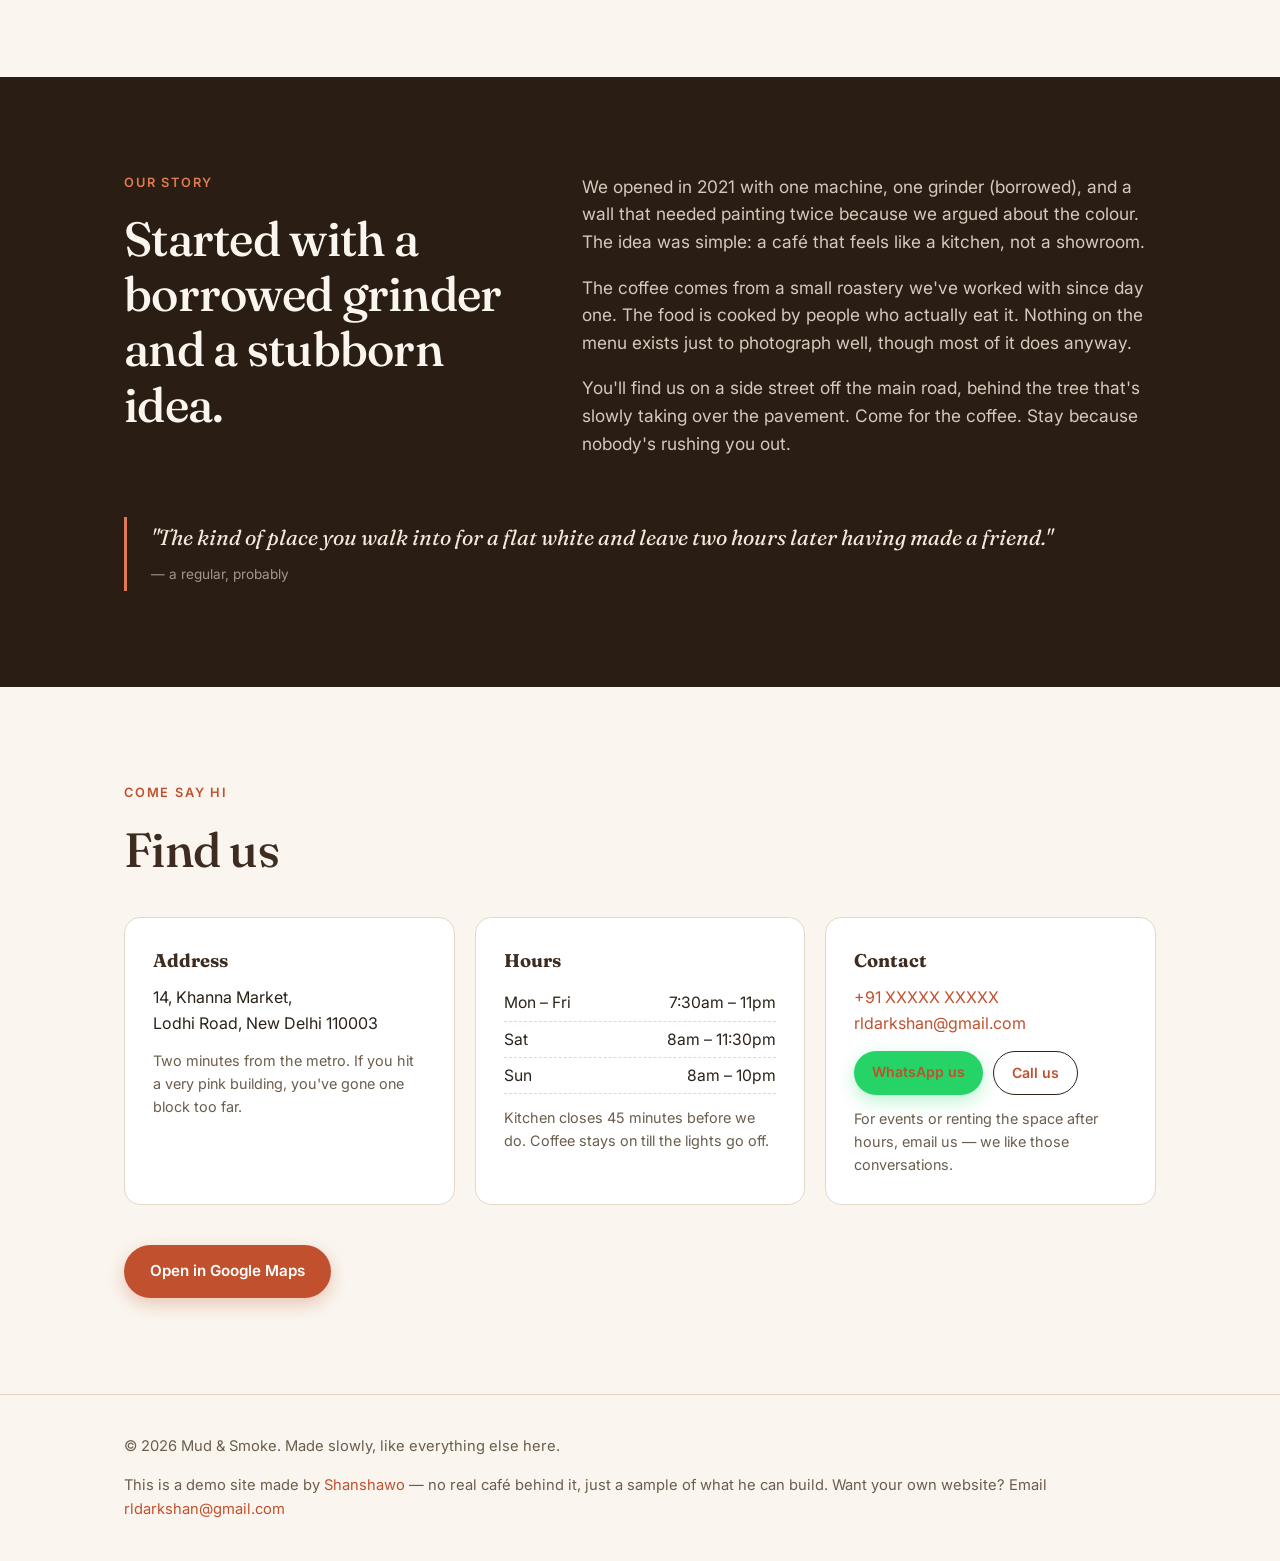
==== commit 173e99de: "Remove placeholder phone number; add demo-site note + contact email in footers" ====
--- a/index.html
+++ b/index.html
@@ -14,7 +14,7 @@
   <header class="site-header">
     <div class="wrap header-inner">
       <a href="index.html" class="logo">Mud &amp; Smoke</a>
-      <nav class="nav">
+      <nav class="nav" id="siteNav" aria-label="Main navigation">
         <a href="#menu">Menu</a>
         <a href="order.html">Order</a>
         <a href="#story">Story</a>
@@ -27,6 +27,9 @@
             <path d="M9 10V6a3 3 0 0 1 6 0v4" />
           </svg>
           <span class="cart-badge" id="cartBadge" hidden>0</span>
+        </button>
+        <button class="nav-toggle" id="navToggle" aria-label="Open menu" aria-expanded="false" aria-controls="siteNav">
+          <span></span><span></span><span></span>
         </button>
       </div>
     </div>
@@ -130,11 +133,11 @@
         </div>
         <div class="find-card">
           <h3>Contact</h3>
-          <p><a href="tel:+919876543210">+91 98765 43210</a><br />
+          <p><a href="#contact">+91 XXXXX XXXXX</a><br />
           <a href="mailto:rldarkshan@gmail.com">rldarkshan@gmail.com</a></p>
           <div class="contact-actions">
-            <a href="https://wa.me/919876543210?text=Hi%20Mud%20%26%20Smoke%2C%20I%27d%20like%20to%20order" target="_blank" rel="noopener" class="btn btn-wa btn-sm">WhatsApp us</a>
-            <a href="tel:+919876543210" class="btn btn-ghost btn-sm">Call us</a>
+            <a href="#contact" class="btn btn-wa btn-sm">WhatsApp us</a>
+            <a href="#contact" class="btn btn-ghost btn-sm">Call us</a>
           </div>
           <p class="muted">For events or renting the space after hours, email us — we like those conversations.</p>
         </div>
@@ -146,7 +149,7 @@
   <footer class="site-footer">
     <div class="wrap footer-inner">
       <p>© 2026 Mud &amp; Smoke. Made slowly, like everything else here.</p>
-      <p class="muted">Site by <a href="https://shanshawo-portfolio.netlify.app/">Shanshawo</a></p>
+      <p class="muted">This is a demo site made by <a href="https://shanshawo-portfolio.netlify.app/">Shanshawo</a> — no real café behind it, just a sample of what he can build. Want your own website? Email <a href="mailto:rldarkshan@gmail.com">rldarkshan@gmail.com</a></p>
     </div>
   </footer>
 
--- a/style.css
+++ b/style.css
@@ -50,13 +50,34 @@
   letter-spacing: -0.01em;
 }
 .nav { display: flex; gap: 28px; }
-.nav a {
-  color: var(--ink-soft);
-  text-decoration: none;
-  font-size: 0.95rem;
-  font-weight: 500;
-}
+.nav a { color: var(--ink-soft); text-decoration: none; font-size: 0.95rem; font-weight: 500; }
 .nav a:hover { color: var(--ember); }
+.nav a.active { color: var(--ember); }
+.nav-toggle {
+  display: none;
+  flex-direction: column;
+  justify-content: center;
+  gap: 5px;
+  width: 42px;
+  height: 42px;
+  border: 1px solid var(--line);
+  border-radius: 50%;
+  background: #fff;
+  cursor: pointer;
+  align-items: center;
+  margin-left: 8px;
+}
+.nav-toggle span {
+  display: block;
+  width: 18px;
+  height: 2px;
+  background: var(--espresso);
+  border-radius: 2px;
+  transition: transform 0.25s, opacity 0.25s;
+}
+.nav-toggle.open span:nth-child(1) { transform: translateY(7px) rotate(45deg); }
+.nav-toggle.open span:nth-child(2) { opacity: 0; }
+.nav-toggle.open span:nth-child(3) { transform: translateY(-7px) rotate(-45deg); }
 .nav-cta {
   color: var(--cream) !important;
   background: var(--espresso);
@@ -489,9 +510,28 @@
   .menu-grid, .find-grid { grid-template-columns: 1fr; gap: 28px; }
   .story-grid { grid-template-columns: 1fr; gap: 24px; }
   .hero { padding: 90px 0 80px; }
-  .nav { gap: 12px; }
-  .nav-cta { display: none; }
-  .nav a { font-size: 0.82rem; }
+  .nav {
+    position: fixed;
+    top: 68px;
+    left: 12px;
+    right: 12px;
+    flex-direction: column;
+    gap: 4px;
+    background: #fff;
+    border: 1px solid var(--line);
+    border-radius: 16px;
+    padding: 12px;
+    box-shadow: 0 12px 32px rgba(42, 29, 19, 0.14);
+    opacity: 0;
+    pointer-events: none;
+    transform: translateY(-8px);
+    transition: opacity 0.2s, transform 0.2s;
+    z-index: 80;
+  }
+  .nav.open { opacity: 1; pointer-events: auto; transform: translateY(0); }
+  .nav a { font-size: 0.95rem; padding: 12px 14px; border-radius: 10px; white-space: nowrap; }
+  .nav a:hover { background: var(--cream); }
+  .nav-toggle { display: flex; }
   .logo { font-size: 1.05rem; }
   .section { padding: 72px 0; }
 }
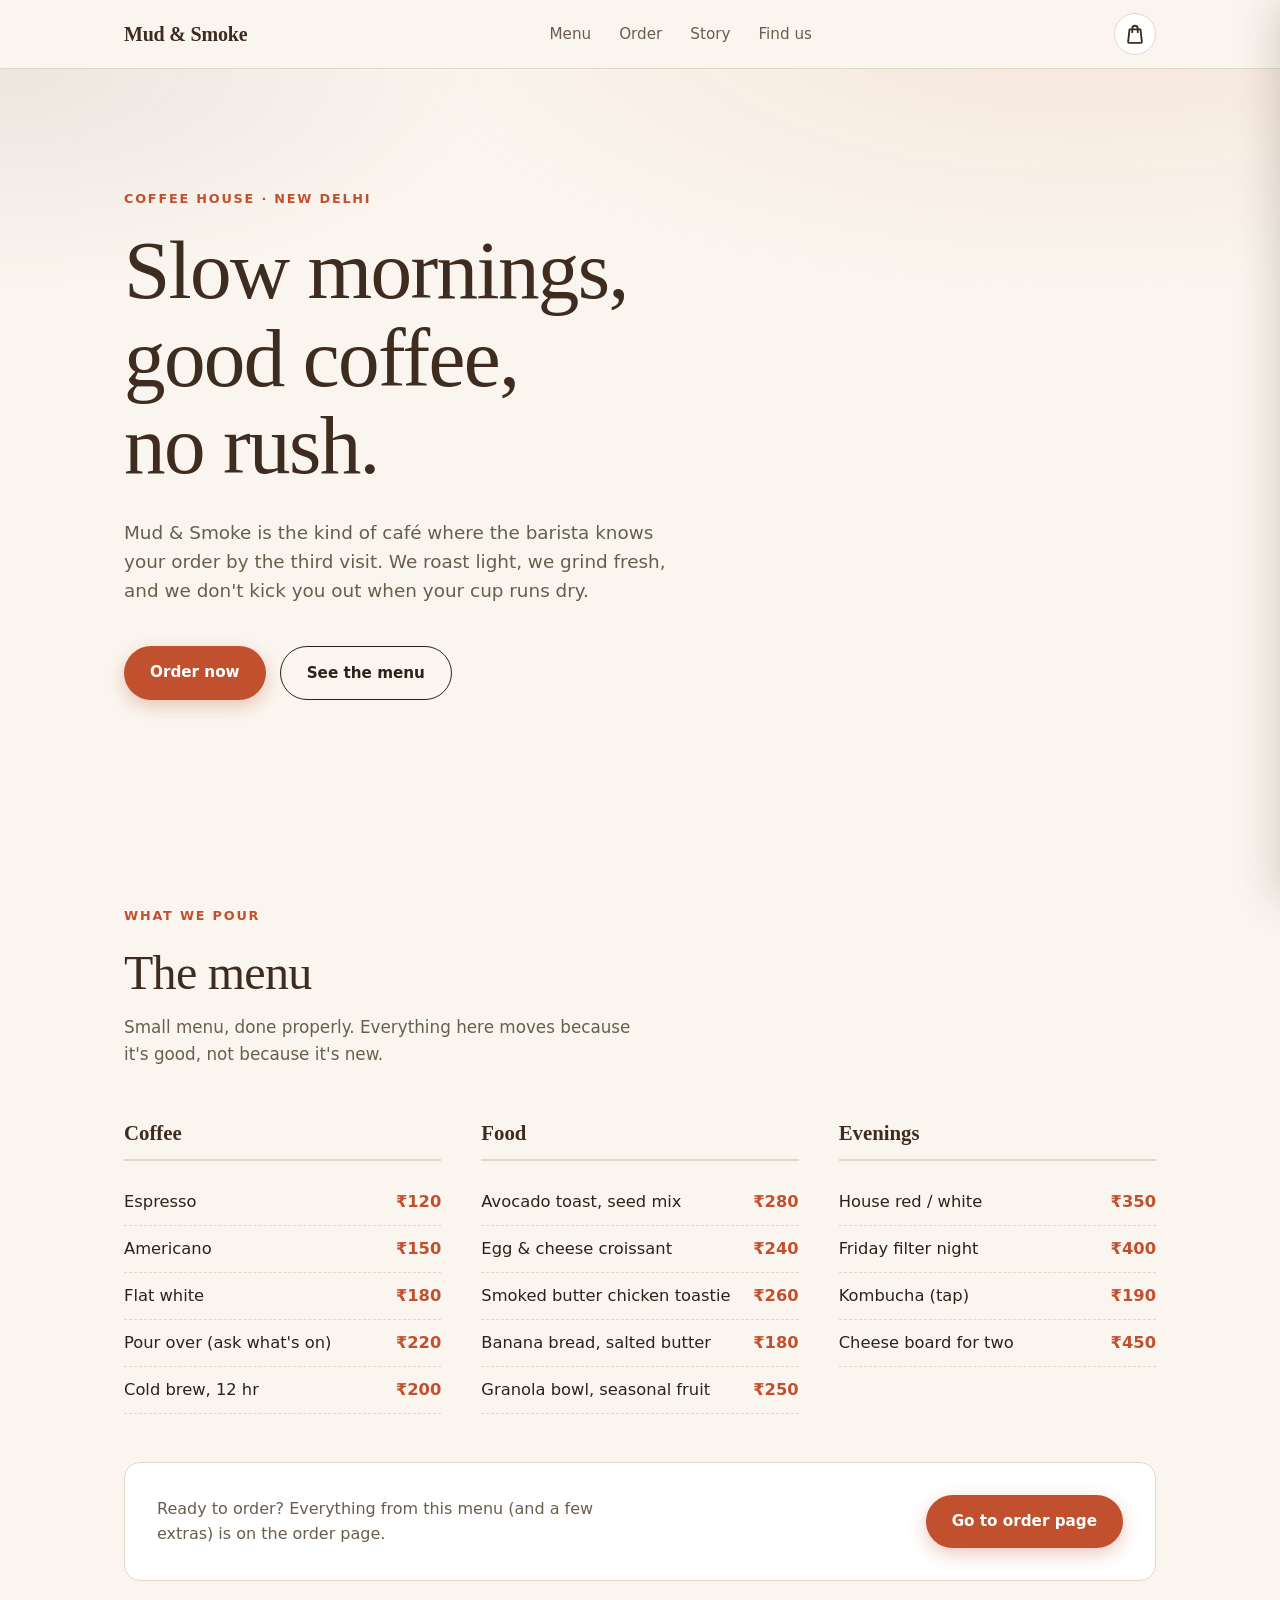
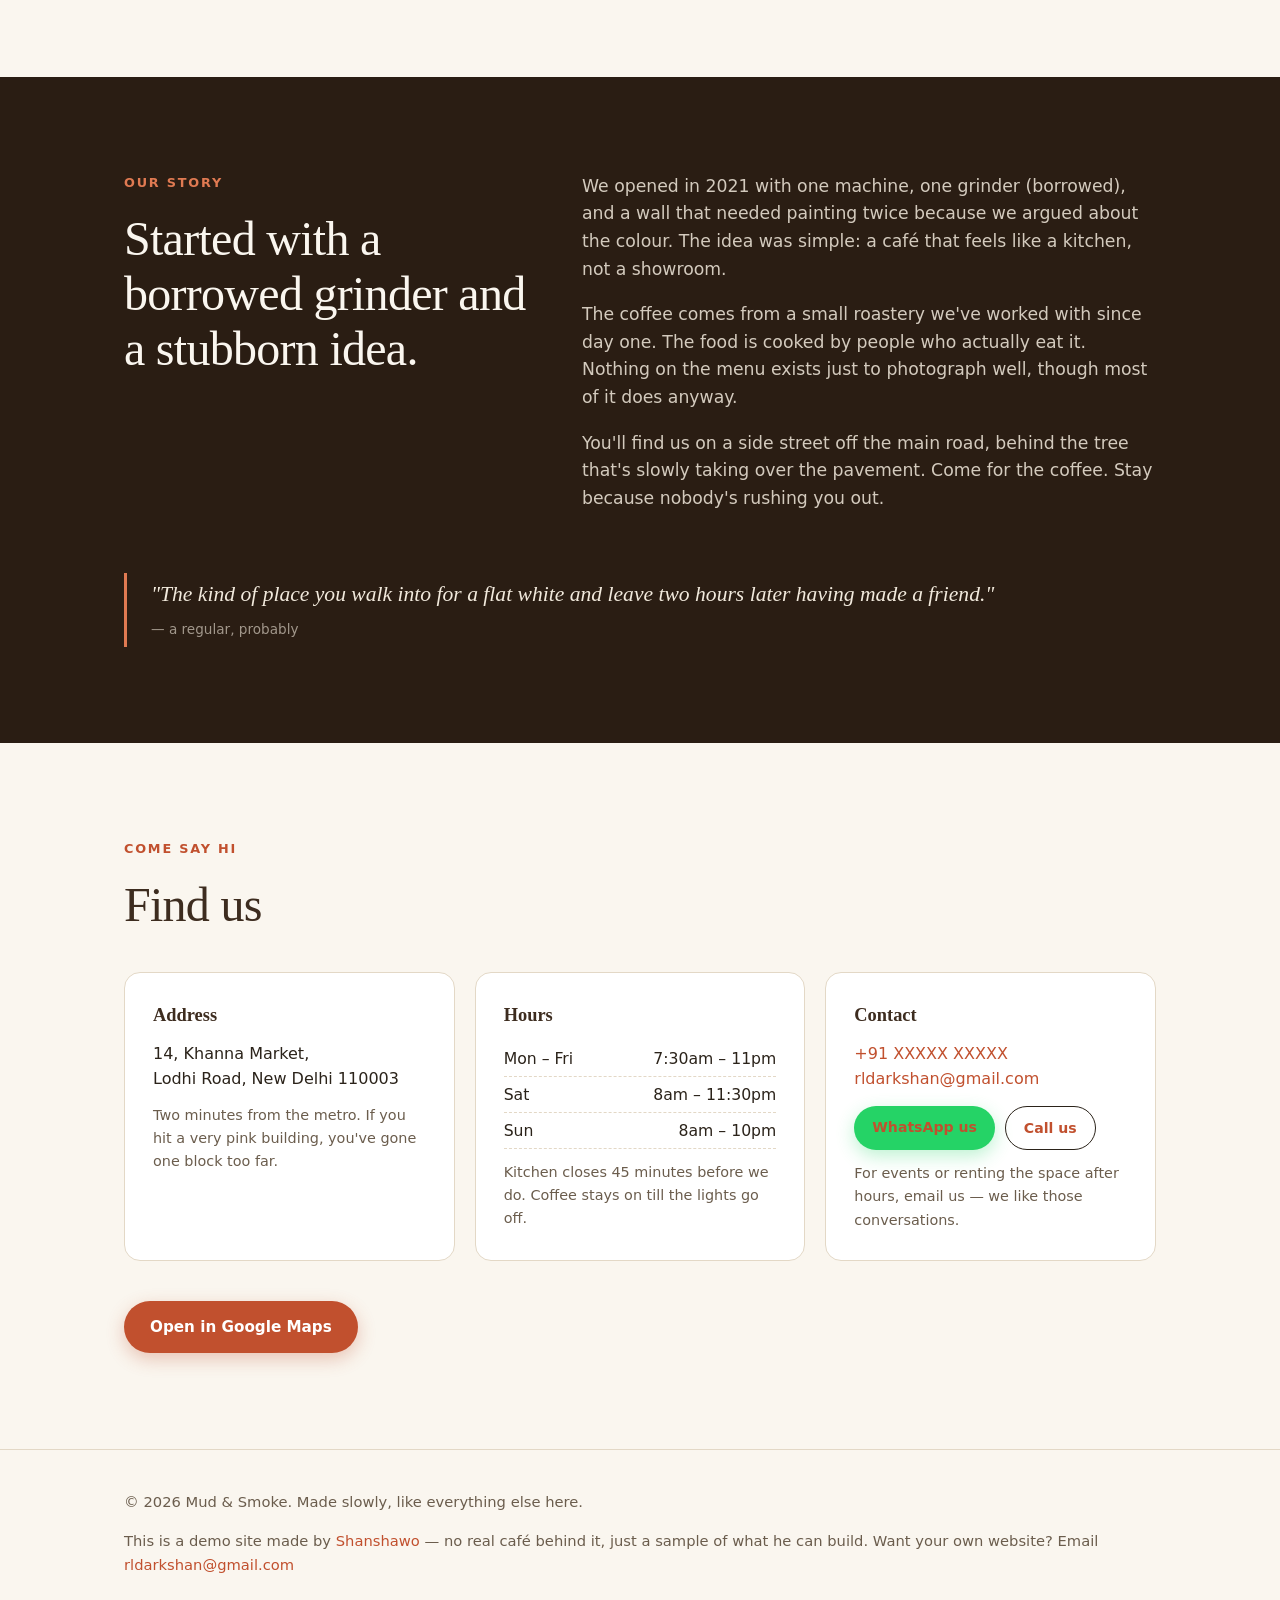
==== commit 95862ead: "Self-host fonts (Fraunces + Inter woff2) — removes Google Fonts CDN dependency, kills font-load erro" ====
--- a/index.html
+++ b/index.html
@@ -5,9 +5,12 @@
   <meta name="viewport" content="width=device-width, initial-scale=1.0" />
   <title>Mud &amp; Smoke — Coffee and food in New Delhi</title>
   <meta name="description" content="Mud &amp; Smoke is a small café in New Delhi. Good coffee, honest food, a seat by the window that's yours as long as you want it." />
-  <link rel="preconnect" href="https://fonts.googleapis.com" />
-  <link rel="preconnect" href="https://fonts.gstatic.com" crossorigin />
-  <link href="https://fonts.googleapis.com/css2?family=Fraunces:opsz,wght@9..144,400;9..144,500;9..144,600&family=Inter:wght@400;500;600&display=swap" rel="stylesheet" />
+  <link rel="icon" type="image/png" href="favicon.png" />
+  <link rel="icon" type="image/png" sizes="32x32" href="favicon-32x32.png" />
+  <link rel="icon" type="image/png" sizes="16x16" href="favicon-16x16.png" />
+  <link rel="apple-touch-icon" href="apple-touch-icon.png" />
+  <link rel="manifest" href="site.webmanifest" />
+  <link href="fonts/fonts.css" rel="stylesheet" />
   <link rel="stylesheet" href="style.css" />
 </head>
 <body>
@@ -149,7 +152,7 @@
   <footer class="site-footer">
     <div class="wrap footer-inner">
       <p>© 2026 Mud &amp; Smoke. Made slowly, like everything else here.</p>
-      <p class="muted">This is a demo site made by <a href="https://shanshawo-portfolio.netlify.app/">Shanshawo</a> — no real café behind it, just a sample of what he can build. Want your own website? Email <a href="mailto:rldarkshan@gmail.com">rldarkshan@gmail.com</a></p>
+      <p class="muted">This is a demo site made by <a href="https://github.com/shanshawo">Shanshawo</a> — no real café behind it, just a sample of what he can build. Want your own website? Email <a href="mailto:rldarkshan@gmail.com">rldarkshan@gmail.com</a></p>
     </div>
   </footer>
 
--- a/fonts/fonts.css
+++ b/fonts/fonts.css
@@ -0,0 +1,47 @@
+@font-face {
+  font-family: 'Fraunces';
+  font-style: normal;
+  font-weight: 400;
+  font-display: swap;
+  src: url('fonts/fraunces-400.woff2') format('woff2');
+}
+
+@font-face {
+  font-family: 'Fraunces';
+  font-style: normal;
+  font-weight: 500;
+  font-display: swap;
+  src: url('fonts/fraunces-500.woff2') format('woff2');
+}
+
+@font-face {
+  font-family: 'Fraunces';
+  font-style: normal;
+  font-weight: 600;
+  font-display: swap;
+  src: url('fonts/fraunces-600.woff2') format('woff2');
+}
+
+@font-face {
+  font-family: 'Inter';
+  font-style: normal;
+  font-weight: 400;
+  font-display: swap;
+  src: url('fonts/inter-400.woff2') format('woff2');
+}
+
+@font-face {
+  font-family: 'Inter';
+  font-style: normal;
+  font-weight: 500;
+  font-display: swap;
+  src: url('fonts/inter-500.woff2') format('woff2');
+}
+
+@font-face {
+  font-family: 'Inter';
+  font-style: normal;
+  font-weight: 600;
+  font-display: swap;
+  src: url('fonts/inter-600.woff2') format('woff2');
+}
